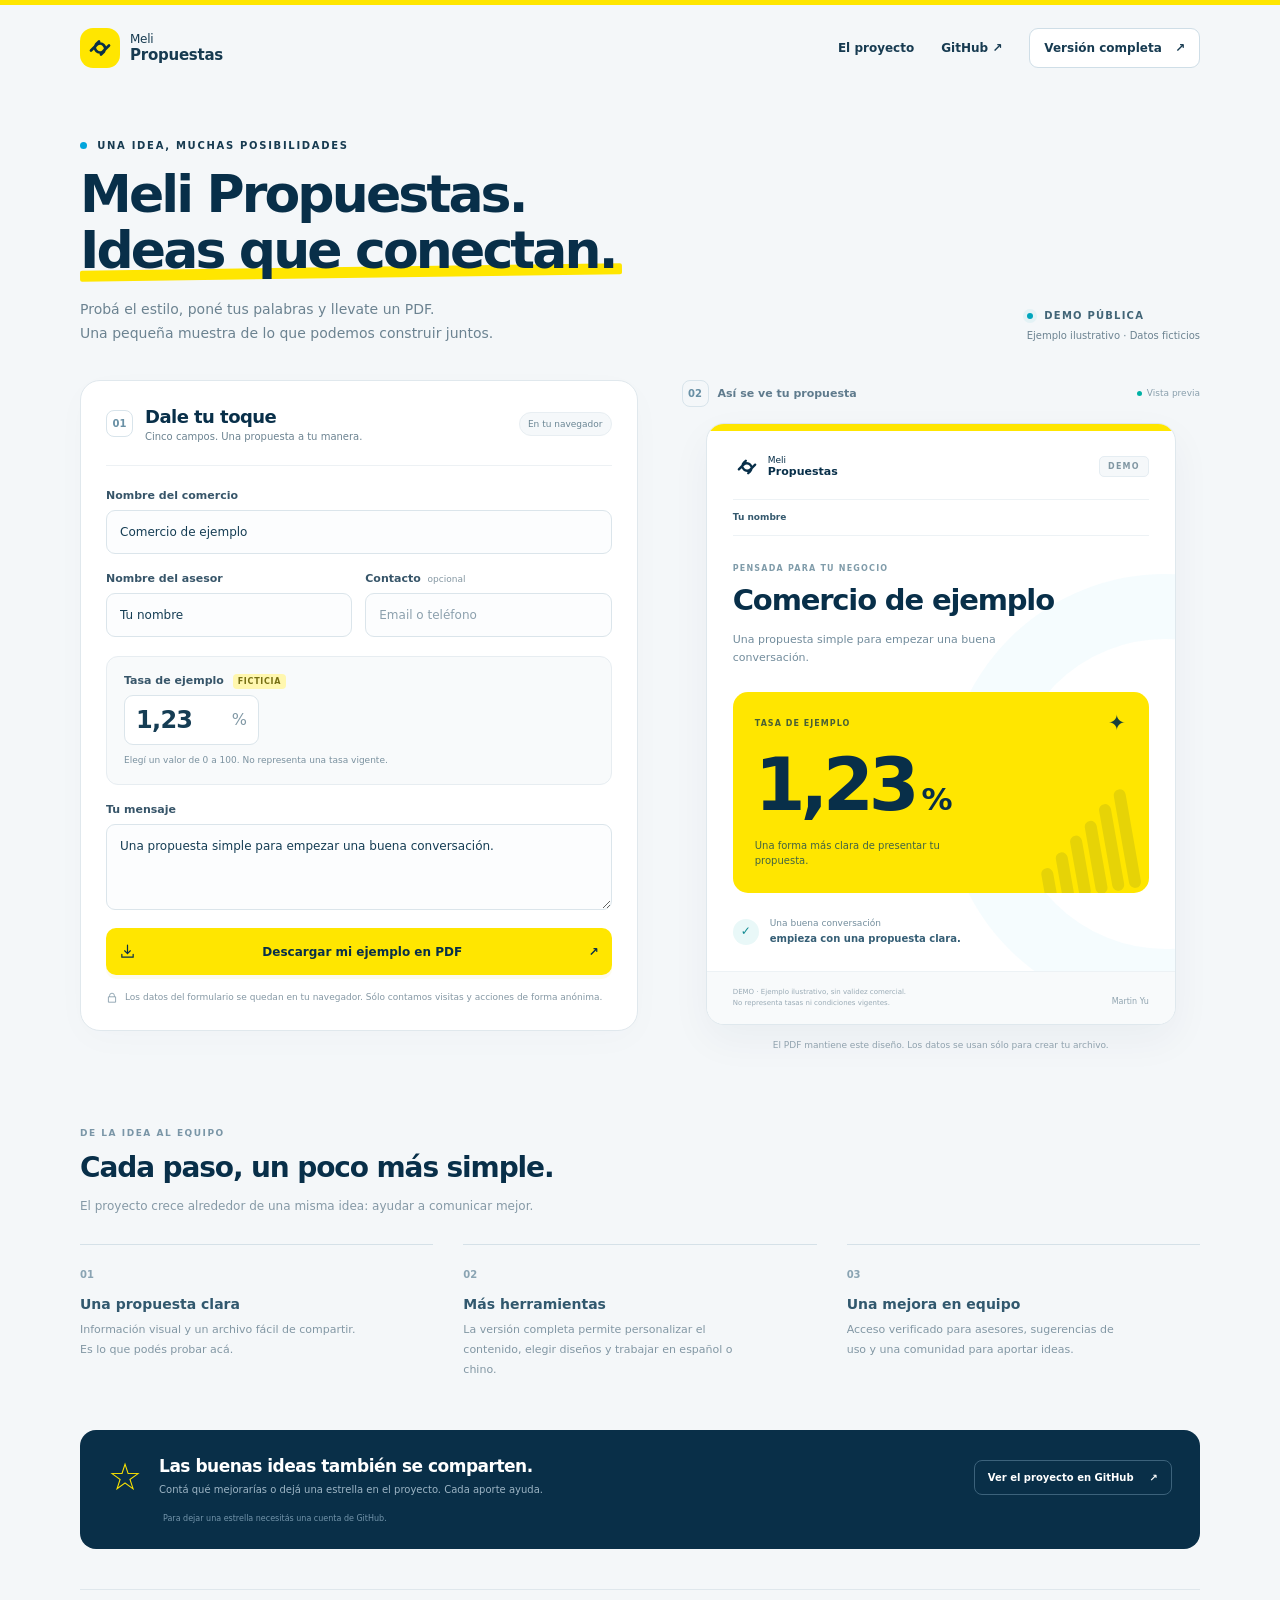
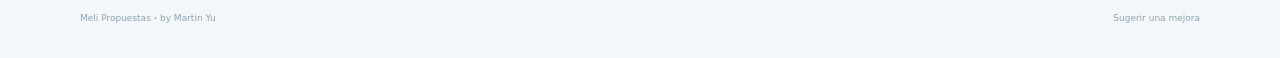
==== demo/index.html @ 16d80144 "Publicar demo independiente con PDF y condiciones ilustrativas" ====
<!doctype html>
<html lang="es-AR">
<head>
  <meta charset="utf-8">
  <meta name="viewport" content="width=device-width, initial-scale=1">
  <meta name="theme-color" content="#ffe600">
  <meta name="description" content="Probá una propuesta visual con datos ficticios y descargá tu ejemplo en PDF. Meli Propuestas, by Martin Yu.">
  <title>Meli Propuestas · Probá tu próxima propuesta</title>
  <link rel="stylesheet" href="./demo.css">
  <script src="./pdf.js" defer></script>
  <script src="./demo.js" defer></script>
</head>
<body>
  <a class="skip-link" href="#generador">Ir al generador</a>
  <header class="site-header">
    <a class="brand" href="#inicio" aria-label="Meli Propuestas, inicio">
      <svg viewBox="0 0 40 40" aria-hidden="true"><rect width="40" height="40" rx="13" fill="#ffe600"/><path d="M11 22.5l6-6a5 5 0 017 7l-3 3m8-9l-6 6a5 5 0 01-7-7l3-3" fill="none" stroke="#092f46" stroke-width="2.7" stroke-linecap="round"/></svg>
      <span>Meli<br><strong>Propuestas</strong></span>
    </a>
    <nav aria-label="Navegación principal"><a href="#recorrido">El proyecto</a><a href="https://github.com/hightechbusiness/meli-propuestas-by-martin-yu" target="_blank" rel="noopener noreferrer">GitHub <span aria-hidden="true">↗</span></a><a class="nav-cta extended-link" href="https://propuestas-que-conectan.pages.dev/solicitar-acceso/">Versión completa <span aria-hidden="true">↗</span></a></nav>
  </header>

  <main id="inicio">
    <section class="hero" aria-labelledby="hero-title">
      <div><p class="eyebrow"><span></span> UNA IDEA, MUCHAS POSIBILIDADES</p><h1 id="hero-title">Meli Propuestas.<br><span>Ideas que conectan.</span></h1><p class="hero-copy">Probá el estilo, poné tus palabras y llevate un PDF.<br class="desktop-break"> Una pequeña muestra de lo que podemos construir juntos.</p></div>
      <div class="demo-label"><span class="status-dot"></span> DEMO PÚBLICA <small>Ejemplo ilustrativo · Datos ficticios</small></div>
    </section>

    <section id="generador" class="workspace" aria-label="Crear un ejemplo de propuesta">
      <div class="editor panel">
        <div class="panel-heading"><span class="step">01</span><div><h2>Dale tu toque</h2><p>Cinco campos. Una propuesta a tu manera.</p></div><span class="local-pill">En tu navegador</span></div>
        <form id="demoForm" novalidate>
          <div class="field"><label for="business">Nombre del comercio</label><input id="business" name="business" maxlength="60" value="Comercio de ejemplo" autocomplete="off" required><span id="businessError" class="field-error"></span></div>
          <div class="field-pair"><div class="field"><label for="adviser">Nombre del asesor</label><input id="adviser" name="adviser" maxlength="48" value="Tu nombre" autocomplete="off" required><span id="adviserError" class="field-error"></span></div><div class="field"><label for="contact">Contacto <span class="optional">opcional</span></label><input id="contact" name="contact" maxlength="80" placeholder="Email o teléfono" autocomplete="off"><span id="contactError" class="field-error"></span></div></div>
          <div class="field rate-field"><label for="rate">Tasa de ejemplo <span class="example-tag">FICTICIA</span></label><div class="rate-input"><input id="rate" name="rate" value="1,23" inputmode="decimal" maxlength="6" aria-describedby="rateHelp" required><span aria-hidden="true">%</span></div><small id="rateHelp">Elegí un valor de 0 a 100. No representa una tasa vigente.</small><span id="rateError" class="field-error"></span></div>
          <div class="field"><label for="benefit">Tu mensaje</label><textarea id="benefit" name="benefit" rows="3" maxlength="110" required>Una propuesta simple para empezar una buena conversación.</textarea><span id="benefitError" class="field-error"></span></div>
          <button id="downloadButton" class="primary-button" type="submit"><svg viewBox="0 0 24 24" aria-hidden="true"><path d="M12 3v12m-4-4l4 4 4-4M4 16v4h16v-4"/></svg><span>Descargar mi ejemplo en PDF</span><span aria-hidden="true">↗</span></button>
          <p id="formStatus" class="form-status" role="status" aria-live="polite"></p>
          <p class="privacy-note"><svg viewBox="0 0 20 20" aria-hidden="true"><path d="M6 8V6a4 4 0 018 0v2M4 8h12v9H4z"/></svg>Los datos del formulario se quedan en tu navegador. Sólo contamos visitas y acciones de forma anónima.</p>
        </form>
      </div>

      <div class="preview-area">
        <div class="preview-heading"><span><span class="step">02</span> Así se ve tu propuesta</span><span class="live-label"><i></i> Vista previa</span></div>
        <article id="proposalPreview" class="proposal" aria-label="Vista previa del ejemplo">
          <div class="proposal-header"><div class="proposal-brand"><svg viewBox="0 0 24 24" aria-hidden="true"><path d="M5 14l4-4a4 4 0 015.7 5.7L13 17.4M19 10l-4 4a4 4 0 01-5.7-5.7L11 6.6"/></svg><span>Meli<br><strong>Propuestas</strong></span></div><span class="proposal-demo">DEMO</span></div>
          <div class="adviser-line"><strong id="previewAdviser">Tu nombre</strong><span id="previewContact"></span></div>
          <div class="proposal-content"><p class="proposal-eyebrow">PENSADA PARA TU NEGOCIO</p><h2 id="previewBusiness">Comercio de ejemplo</h2><p id="previewBenefit" class="proposal-message">Una propuesta simple para empezar una buena conversación.</p>
            <div class="rate-card"><div class="rate-card-top"><span>TASA DE EJEMPLO</span><span class="rate-spark" aria-hidden="true">✦</span></div><div id="previewRate" class="proposal-rate">1,23<span>%</span></div><p>Una forma más clara de presentar tu propuesta.</p><div class="rate-decoration" aria-hidden="true"><i></i><i></i><i></i><i></i><i></i><i></i></div></div>
            <div class="proposal-bottom"><span class="small-check" aria-hidden="true">✓</span><span>Una buena conversación<br><strong>empieza con una propuesta clara.</strong></span></div>
          </div>
          <footer class="proposal-footer"><p>DEMO · Ejemplo ilustrativo, sin validez comercial.<br>No representa tasas ni condiciones vigentes.</p><span>Martin Yu</span></footer>
        </article>
        <p class="preview-caption">El PDF mantiene este diseño. Los datos se usan sólo para crear tu archivo.</p>
      </div>
    </section>

    <section id="downloadSuccess" class="success-panel" aria-labelledby="successTitle" hidden>
      <span class="success-icon" aria-hidden="true">✓</span><div><p class="eyebrow">TU EJEMPLO ESTÁ LISTO</p><h2 id="successTitle">Esto es sólo el comienzo.</h2><p>La versión completa suma más herramientas para el equipo, diseños e idiomas.</p></div><a class="secondary-button extended-link" href="https://propuestas-que-conectan.pages.dev/solicitar-acceso/">Conocé la versión completa <span aria-hidden="true">↗</span></a>
    </section>

    <section id="recorrido" class="journey" aria-labelledby="journeyTitle"><div class="journey-heading"><p class="eyebrow">DE LA IDEA AL EQUIPO</p><h2 id="journeyTitle">Cada paso, un poco más simple.</h2><p>El proyecto crece alrededor de una misma idea: ayudar a comunicar mejor.</p></div><ol><li><span class="journey-number">01</span><h3>Una propuesta clara</h3><p>Información visual y un archivo fácil de compartir. Es lo que podés probar acá.</p></li><li><span class="journey-number">02</span><h3>Más herramientas</h3><p>La versión completa permite personalizar el contenido, elegir diseños y trabajar en español o chino.</p></li><li><span class="journey-number">03</span><h3>Una mejora en equipo</h3><p>Acceso verificado para asesores, sugerencias de uso y una comunidad para aportar ideas.</p></li></ol></section>
    <section class="community-banner"><div><span class="community-star" aria-hidden="true">☆</span><div><h2>Las buenas ideas también se comparten.</h2><p>Contá qué mejorarías o dejá una estrella en el proyecto. Cada aporte ayuda.</p></div></div><a href="https://github.com/hightechbusiness/meli-propuestas-by-martin-yu" target="_blank" rel="noopener noreferrer">Ver el proyecto en GitHub <span aria-hidden="true">↗</span></a><small>Para dejar una estrella necesitás una cuenta de GitHub.</small></section>
  </main>

  <footer class="site-footer"><span>Meli Propuestas <b>·</b> by Martin Yu</span><a href="mailto:ext_maryu@mercadolibre.com?subject=Sugiero%20una%20mejora%20-%20Demo%20de%20propuestas">Sugerir una mejora</a><span id="localCount" hidden></span></footer>
  <noscript><p class="noscript">Activá JavaScript para editar la propuesta y generar el PDF en tu navegador.</p></noscript>
</body>
</html>
---- demo/demo.css ----
:root{--navy:#082f49;--ink:#173b51;--muted:#6c8391;--yellow:#ffe600;--line:#e0e8ed;--paper:#f4f7f9;--cyan:#00a5dc;--white:#fff;font-family:Inter,ui-sans-serif,system-ui,-apple-system,BlinkMacSystemFont,"Segoe UI",sans-serif;color:var(--ink);font-synthesis:none;scroll-behavior:smooth}*{box-sizing:border-box}body{margin:0;background:var(--paper);border-top:5px solid var(--yellow)}button,input,textarea{font:inherit}a{color:inherit}button,a,input,textarea{-webkit-tap-highlight-color:transparent}a:focus-visible,button:focus-visible{outline:3px solid #009ee3;outline-offset:5px}input:focus-visible,textarea:focus-visible{outline:3px solid #009ee32b;border-color:#009ee3}svg{display:block}button{cursor:pointer}[hidden]{display:none!important}.skip-link{position:absolute;left:20px;top:-100px;background:var(--navy);color:#fff;padding:12px;z-index:10}.skip-link:focus{top:12px}.site-header{max-width:1192px;margin:auto;padding:23px 36px;display:flex;justify-content:space-between;align-items:center;gap:24px}.brand{display:flex;align-items:center;gap:10px;text-decoration:none;font-size:12px;line-height:1.2;letter-spacing:-.02em}.brand svg{width:40px;height:40px}.brand strong{font-size:15px;font-weight:800}.site-header nav{display:flex;gap:27px;align-items:center;font-size:12px;font-weight:650}.site-header nav a{text-decoration:none}.site-header nav a:hover{color:#007fae}.nav-cta{border:1px solid #cfdee7;border-radius:9px;padding:12px 14px;background:#fff}.nav-cta span{margin-left:9px}main{max-width:1120px;margin:auto}.hero{display:flex;align-items:flex-end;justify-content:space-between;gap:28px;padding:49px 0 34px}.eyebrow{font-size:10px;font-weight:800;letter-spacing:.17em;margin:0 0 15px}.eyebrow>span{display:inline-block;width:7px;height:7px;background:var(--cyan);border-radius:50%;margin-right:5px}.hero h1{font-size:clamp(35px,4.2vw,52px);line-height:1.08;letter-spacing:-.055em;font-weight:850;margin:0;color:var(--navy)}.hero h1>span{position:relative;display:inline-block;z-index:0}.hero h1>span::after{content:"";height:11px;border-radius:2px;background:var(--yellow);position:absolute;left:0;right:-6px;bottom:0;z-index:-1;transform:rotate(-.8deg)}.hero-copy{margin:20px 0 0;color:var(--muted);font-size:14px;line-height:1.7}.demo-label{padding-bottom:5px;white-space:nowrap;font-size:10px;font-weight:800;letter-spacing:.12em;color:#426577}.demo-label small{display:block;font-size:10px;font-weight:450;letter-spacing:0;margin-top:9px;color:var(--muted)}.status-dot{display:inline-block;width:6px;height:6px;border-radius:50%;background:#00a5bd;box-shadow:0 0 0 4px #00a5bd12;margin-right:7px}.workspace{display:grid;grid-template-columns:minmax(0,1fr) minmax(0,.93fr);gap:44px;align-items:start;scroll-margin-top:25px}.panel{background:#fff;border:1px solid var(--line);border-radius:20px;box-shadow:0 9px 35px #07344d05}.editor{padding:25px}.panel-heading{display:flex;align-items:center;gap:12px;padding-bottom:23px;margin-bottom:23px;border-bottom:1px solid #edf1f4}.step{display:inline-grid;place-items:center;width:27px;height:27px;border:1px solid #d8e4eb;border-radius:8px;font-size:10px;font-weight:750;color:#6990a5;flex-shrink:0}.panel-heading h2{font-size:18px;letter-spacing:-.03em;margin:0;color:var(--navy)}.panel-heading p{font-size:10px;color:var(--muted);margin:4px 0 0}.local-pill{margin-left:auto;font-size:9px;white-space:nowrap;color:#6b8694;background:#f5f8fa;border:1px solid #e8eef2;border-radius:20px;padding:6px 8px}.field{margin-bottom:18px;min-width:0}.field label{display:block;font-size:11px;font-weight:700;color:#375569;margin-bottom:8px}.field input,.field textarea{display:block;width:100%;border:1px solid #dbe5eb;border-radius:9px;background:#fcfdfe;color:#153d54;padding:12px 13px;font-size:12px;line-height:1.5;transition:border-color .15s,outline .15s}.field textarea{resize:vertical;min-height:86px;max-height:170px}.field input::placeholder{color:#8ca0ad}.field-pair{display:grid;grid-template-columns:1fr 1fr;gap:13px}.optional{font-size:9px;font-weight:400;color:#8497a2;margin-left:3px}.rate-field{padding:17px;background:#f8fafb;border:1px solid #e7edf1;border-radius:12px;margin-top:1px}.example-tag{font-size:8px;letter-spacing:.09em;font-weight:700;margin-left:5px;border-radius:4px;background:#fff7af;color:#777015;padding:3px 5px}.rate-input{display:flex;align-items:center;width:135px;position:relative}.rate-input input{font-size:24px;font-weight:700;letter-spacing:-.03em;padding:6px 34px 6px 11px;background:#fff}.rate-input>span{position:absolute;right:12px;color:#8098a5;font-size:16px;pointer-events:none}.field>small{display:block;margin-top:8px;font-size:9px;line-height:1.6;color:#7a919f}.field-error{display:block;min-height:0;margin-top:5px;font-size:10px;color:#b44335}.field-error:empty{display:none}.field [aria-invalid="true"]{border-color:#d27165;background:#fffafa}.primary-button{width:100%;display:flex;align-items:center;justify-content:center;gap:10px;border:0;border-radius:10px;padding:15px 13px;background:var(--yellow);color:var(--navy);font-size:12px;font-weight:800;box-shadow:0 4px 0 #dbca0012;transition:transform .18s,box-shadow .18s}.primary-button:hover{transform:translateY(-1px);box-shadow:0 5px 18px #e4cc0030}.primary-button svg{width:17px;height:17px;fill:none;stroke:currentColor;stroke-width:1.7;stroke-linecap:round;stroke-linejoin:round}.primary-button>span:last-child{margin-left:auto}.primary-button>svg{margin-right:auto}.primary-button:disabled{opacity:.65;cursor:progress;transform:none}.form-status{font-size:11px;line-height:1.5;color:#51788a;margin:11px 0 0}.form-status:empty{display:none}.form-status[data-error="true"]{color:#b44335}.privacy-note{display:flex;align-items:flex-start;gap:7px;font-size:9px;line-height:1.65;color:#8598a4;margin:15px 0 0}.privacy-note svg{width:12px;height:12px;flex-shrink:0;margin-top:2px;fill:none;stroke:#7993a3;stroke-width:1.3;stroke-linejoin:round}.preview-heading{display:flex;justify-content:space-between;align-items:center;gap:10px;font-size:11px;font-weight:650;color:#5f7b8d;margin:0 0 16px}.preview-heading>span:first-child{display:flex;align-items:center;gap:9px}.live-label{display:flex;align-items:center;gap:5px;font-size:9px;color:#8aa0ad;font-weight:450}.live-label i{width:5px;height:5px;border-radius:50%;background:#00b1a5}.proposal{position:relative;overflow:hidden;background:#fff;border:1px solid #dfe8ed;border-radius:18px;box-shadow:0 15px 40px #00314d0c;max-width:470px;margin:auto;isolation:isolate}.proposal::before{content:"";position:absolute;width:310px;height:310px;border-radius:50%;border:65px solid #d7f2fb40;right:-210px;top:150px;z-index:-1}.proposal-header{display:flex;justify-content:space-between;align-items:center;padding:22px 26px 18px;border-top:7px solid var(--yellow)}.proposal-brand{display:flex;gap:7px;align-items:center;font-size:9px;line-height:1.15;color:var(--navy)}.proposal-brand strong{font-size:11px;font-weight:800}.proposal-brand svg{width:28px;height:28px;fill:none;stroke:var(--navy);stroke-width:2;stroke-linecap:round}.proposal-demo{padding:5px 8px;background:#f5f8fa;border:1px solid #e5edf2;border-radius:5px;letter-spacing:.15em;font-size:8px;color:#8197a3;font-weight:700}.adviser-line{display:flex;gap:7px;justify-content:space-between;align-items:flex-start;flex-wrap:wrap;margin:0 26px;padding:11px 0;border-top:1px solid #edf2f5;border-bottom:1px solid #edf2f5;font-size:9px;line-height:1.45;color:#668293;overflow-wrap:anywhere}.adviser-line strong{color:#35596e;font-weight:650}.adviser-line span{max-width:65%;text-align:right}.proposal-content{padding:28px 26px 23px}.proposal-eyebrow{font-size:8px;font-weight:800;letter-spacing:.15em;color:#809caa;margin:0 0 11px}.proposal-content>h2{font-size:29px;line-height:1.16;font-weight:800;letter-spacing:-.04em;overflow-wrap:anywhere;margin:0;color:var(--navy)}.proposal-message{font-size:11px;line-height:1.65;color:#728c9c;max-width:300px;margin:13px 0 25px;overflow-wrap:anywhere;min-height:35px}.rate-card{position:relative;isolation:isolate;overflow:hidden;background:var(--yellow);border-radius:15px;padding:21px 22px 25px}.rate-card-top{display:flex;align-items:center;justify-content:space-between;font-size:8px;font-weight:800;letter-spacing:.13em;color:#496035}.rate-spark{font-size:21px;line-height:1;color:#173f3b}.proposal-rate{font-size:73px;line-height:1.2;font-weight:850;letter-spacing:-.07em;color:var(--navy);margin-top:7px;white-space:nowrap}.proposal-rate span{font-size:31px;letter-spacing:-.04em;margin-left:7px;font-weight:650}.rate-card>p{font-size:10px;line-height:1.5;color:#426443;max-width:210px;margin:10px 0 0}.rate-decoration{position:absolute;display:flex;gap:5px;align-items:flex-end;right:15px;bottom:-3px;height:100px;transform:rotate(-10deg);z-index:-1;opacity:.12}.rate-decoration i{display:block;width:12px;background:#334f39;border-radius:9px;height:35px}.rate-decoration i:nth-child(2){height:48px}.rate-decoration i:nth-child(3){height:62px}.rate-decoration i:nth-child(4){height:74px}.rate-decoration i:nth-child(5){height:88px}.rate-decoration i:nth-child(6){height:100px}.proposal-bottom{display:flex;align-items:center;gap:11px;font-size:9px;line-height:1.65;color:#748e9d;margin-top:23px}.proposal-bottom strong{font-size:10px;color:#355e75;font-weight:600}.small-check{display:grid;place-items:center;width:26px;height:26px;border-radius:50%;background:#e9f8f8;color:#138b92;font-weight:700;font-size:12px;flex-shrink:0}.proposal-footer{display:flex;gap:16px;align-items:flex-end;justify-content:space-between;background:#f8fafb;border-top:1px solid #edf2f5;padding:15px 26px;color:#9aabb6;font-size:7px;line-height:1.6}.proposal-footer p{margin:0}.proposal-footer>span{white-space:nowrap;font-size:8px;color:#8fa3af}.preview-caption{font-size:9px;line-height:1.6;text-align:center;color:#93a5b0;margin:13px 0 0}.success-panel{display:flex;align-items:center;gap:18px;margin-top:32px;border:1px solid #d6e9e4;border-radius:17px;padding:24px;background:#f6fffb}.success-icon{display:grid;place-items:center;width:39px;height:39px;background:#dff5e9;color:#249b67;border-radius:50%;font-size:20px;flex-shrink:0}.success-panel .eyebrow{font-size:8px;letter-spacing:.12em;margin-bottom:5px;color:#438773}.success-panel h2{font-size:19px;letter-spacing:-.03em;margin:0;color:var(--navy)}.success-panel p:last-child{font-size:11px;line-height:1.6;color:#658679;margin:6px 0 0}.secondary-button{display:flex;align-items:center;justify-content:space-between;gap:22px;padding:13px 15px;background:#fff;border:1px solid #bddbd1;border-radius:8px;text-decoration:none;white-space:nowrap;font-size:10px;font-weight:700;margin-left:auto}.secondary-button:hover{background:#eefaf4}.journey{padding:75px 0 51px;scroll-margin-top:20px}.journey-heading .eyebrow{color:#7a96a7;font-size:9px;margin-bottom:13px}.journey-heading h2{font-size:28px;letter-spacing:-.04em;color:var(--navy);margin:0}.journey-heading>p:last-child{font-size:12px;line-height:1.7;color:#8599a6;margin:12px 0 0}.journey ol{display:grid;grid-template-columns:repeat(3,minmax(0,1fr));gap:30px;list-style:none;padding:28px 0 0;margin:0}.journey li{border-top:1px solid #d5e1e8;padding-top:18px}.journey-number{display:inline-block;color:#8aa4b3;font-size:10px;font-weight:750}.journey h3{margin:14px 0 8px;font-size:14px;color:#31586e}.journey li p{font-size:11px;line-height:1.8;color:#8297a4;margin:0;max-width:280px}.community-banner{display:flex;align-items:center;flex-wrap:wrap;gap:16px;padding:26px 28px;background:#092f48;border-radius:16px;color:#fff;margin-bottom:40px}.community-banner>div{display:flex;align-items:center;gap:17px}.community-star{font-size:38px;color:var(--yellow);line-height:1}.community-banner h2{font-size:17px;letter-spacing:-.03em;margin:0}.community-banner p{font-size:10px;line-height:1.6;color:#9cb4c4;margin:6px 0 0}.community-banner>a{margin-left:auto;display:flex;gap:16px;align-items:center;border:1px solid #3c627b;border-radius:8px;padding:11px 13px;font-size:10px;font-weight:650;text-decoration:none;white-space:nowrap}.community-banner>a:hover{border-color:var(--yellow);color:var(--yellow)}.community-banner>small{display:block;flex-basis:100%;font-size:8px;color:#7394aa;margin-left:55px}.site-footer{max-width:1120px;display:flex;gap:15px;align-items:center;flex-wrap:wrap;padding:23px 0 35px;margin:auto;border-top:1px solid #dfe7ec;color:#8da2af;font-size:9px}.site-footer>b{color:#c5cfd5}.site-footer>a{margin-left:auto;text-decoration:none}.site-footer>a:hover{color:#007fae}.site-footer #localCount{flex-basis:100%;color:#9eafb9;font-size:8px}.noscript{padding:20px;background:#fff4c7;text-align:center;font-size:13px}@media(min-width:1000px){.hero,.workspace,.journey,.community-banner,.success-panel{animation:arrive .6s both}.workspace{animation-delay:.07s}}@keyframes arrive{from{opacity:0;transform:translateY(8px)}to{opacity:1;transform:none}}@media(max-width:1192px){main,.site-footer{margin-left:36px;margin-right:36px}.workspace{gap:30px}.demo-label{font-size:9px}.success-panel{flex-wrap:wrap}.success-panel>.secondary-button{margin-left:57px}.community-banner>div{max-width:65%}}@media(max-width:780px){.site-header{padding:20px 24px}.site-header nav{gap:15px;font-size:11px}.site-header nav>a:first-child{display:none}main,.site-footer{margin-left:24px;margin-right:24px}.hero{align-items:flex-start;padding-top:34px;flex-direction:column;gap:22px}.hero h1{font-size:44px}.hero-copy{font-size:13px}.demo-label{display:flex;align-items:center;gap:4px;flex-wrap:wrap}.demo-label small{margin:0 0 0 12px}.workspace{grid-template-columns:1fr;gap:27px}.editor{padding:23px}.preview-area{max-width:490px;width:100%;margin:auto}.preview-heading{margin-top:0}.proposal{max-width:470px}.journey{padding:53px 0 35px}.journey ol{gap:20px}.journey-heading h2{font-size:25px}.community-banner{padding:23px;gap:20px}.community-banner>div{max-width:none}.community-banner>a{margin-left:55px}.community-banner>small{margin-top:-7px}.success-panel{padding:21px}.site-footer{font-size:8px}}@media(max-width:480px){.site-header{padding:17px 18px}.brand{font-size:10px;gap:7px}.brand strong{font-size:12px}.brand svg{width:33px;height:33px}.site-header nav{gap:12px}.site-header nav>a:nth-child(2){display:none}.nav-cta{padding:10px;font-size:10px}.nav-cta span{margin-left:3px}main,.site-footer{margin-left:18px;margin-right:18px}.hero{padding-top:28px;padding-bottom:26px}.hero h1{font-size:35px}.hero-copy{font-size:12px;margin-top:17px;max-width:290px}.desktop-break{display:none}.demo-label{font-size:8px;letter-spacing:.08em}.demo-label small{font-size:8px;margin-left:7px}.editor{padding:20px 17px;border-radius:16px}.panel-heading{gap:9px;padding-bottom:18px;margin-bottom:20px}.panel-heading h2{font-size:17px}.panel-heading p{font-size:9px}.local-pill{font-size:8px;padding:5px 6px}.field-pair{grid-template-columns:1fr;gap:0}.field{margin-bottom:16px}.field input,.field textarea{font-size:16px;padding:10px 11px}.field textarea{font-size:13px}.rate-input input{font-size:25px}.rate-field{padding:14px}.primary-button{font-size:11px;gap:7px;padding:15px 11px}.proposal-header{padding:19px 22px 16px}.adviser-line{margin:0 22px}.proposal-content{padding:24px 22px 20px}.proposal-content>h2{font-size:27px}.proposal-rate{font-size:clamp(46px,15vw,67px)}.proposal-rate span{font-size:.42em}.rate-card{padding:19px 19px 22px}.proposal-footer{padding:13px 22px}.journey-heading h2{font-size:24px}.journey ol{grid-template-columns:1fr;padding-top:22px;gap:22px}.journey li{display:grid;grid-template-columns:26px 1fr;column-gap:9px;padding-top:16px}.journey-number{grid-row:span 2;margin-top:2px}.journey h3{margin:0 0 7px;font-size:13px}.journey li p{max-width:none}.community-banner{padding:22px 19px;border-radius:14px}.community-banner h2{font-size:16px;line-height:1.3}.community-banner p{font-size:10px}.community-banner>div{gap:13px}.community-star{font-size:33px}.community-banner>a,.community-banner>small{margin-left:46px}.community-banner>a{font-size:9px;gap:12px}.success-panel{gap:13px;padding:19px 16px}.success-panel>div{flex:1}.success-panel h2{font-size:17px}.success-panel>.secondary-button{margin-left:52px;font-size:10px;white-space:normal}.success-icon{width:36px;height:36px}.site-footer{line-height:1.7;gap:9px}.site-footer>a{font-size:9px}.site-footer>span:first-child{max-width:200px}}@media(prefers-reduced-motion:reduce){:root{scroll-behavior:auto}*,*::before,*::after{animation:none!important;transition:none!important}}
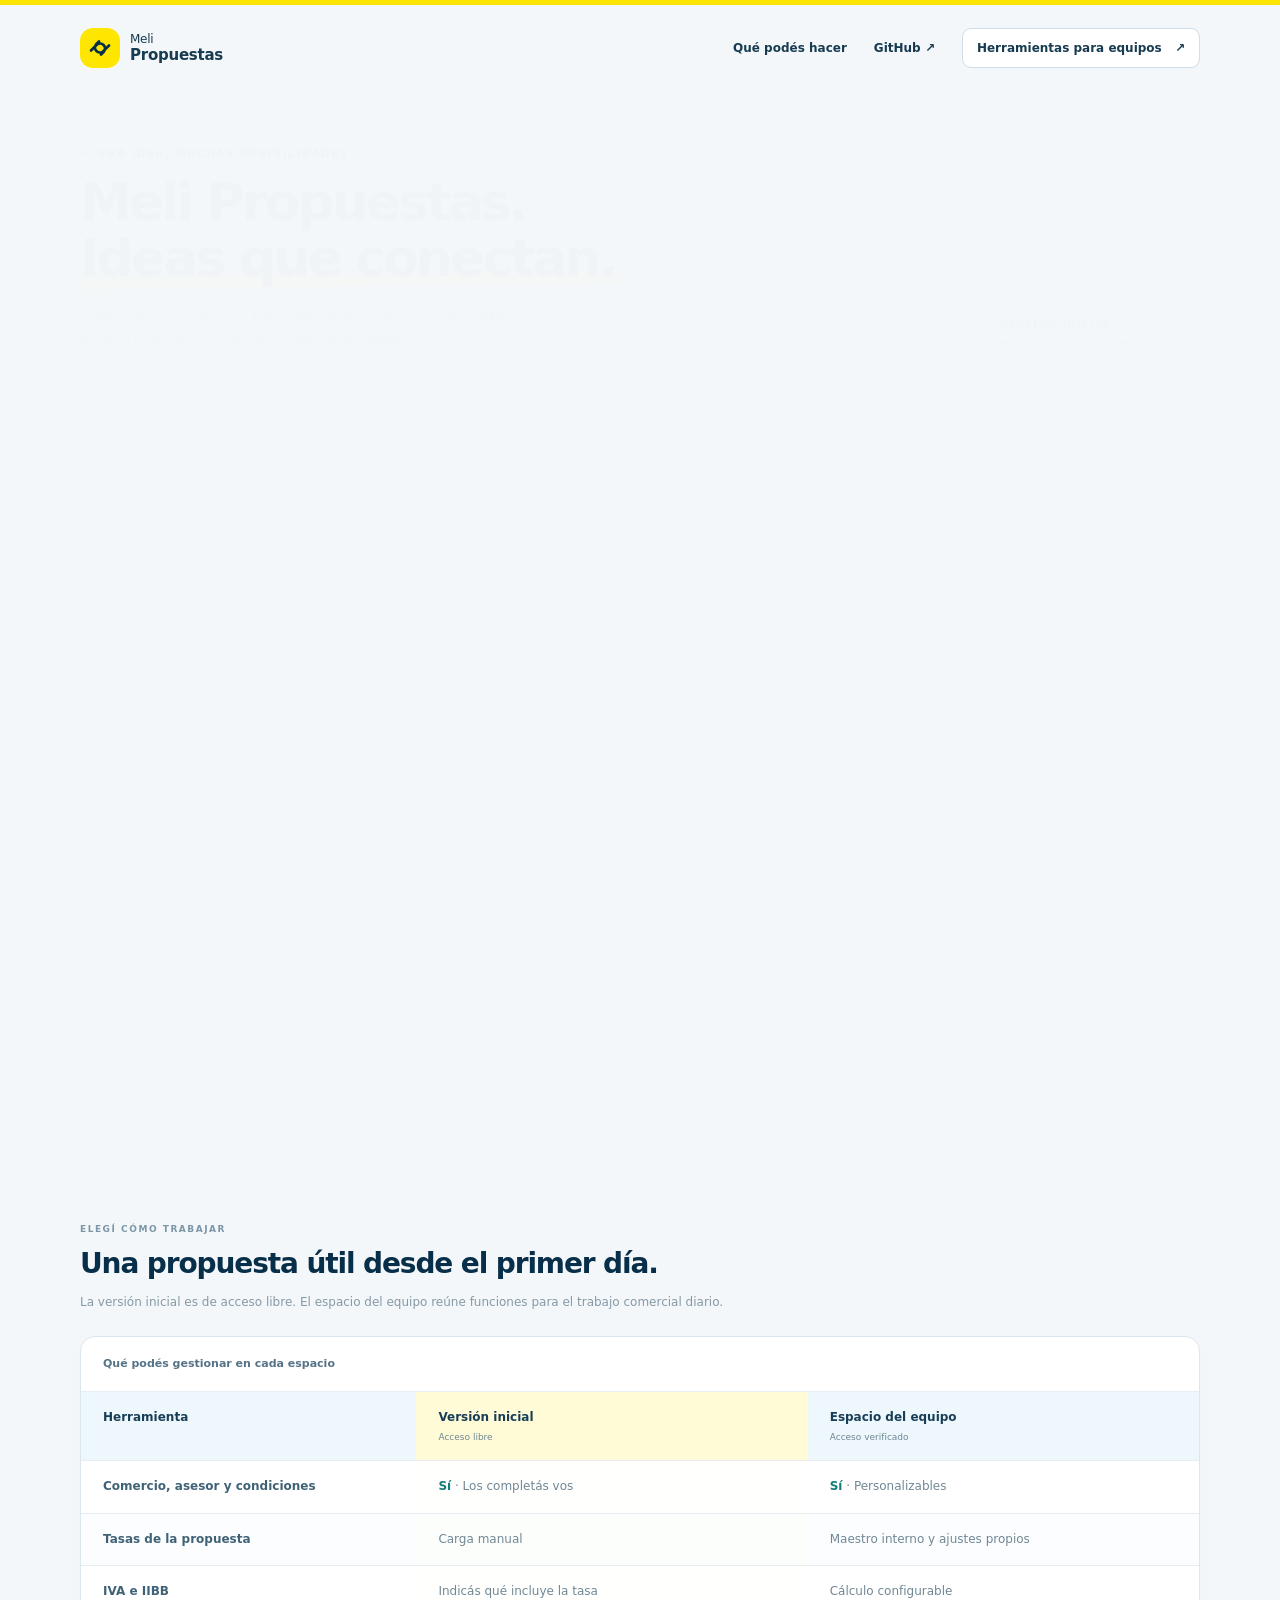
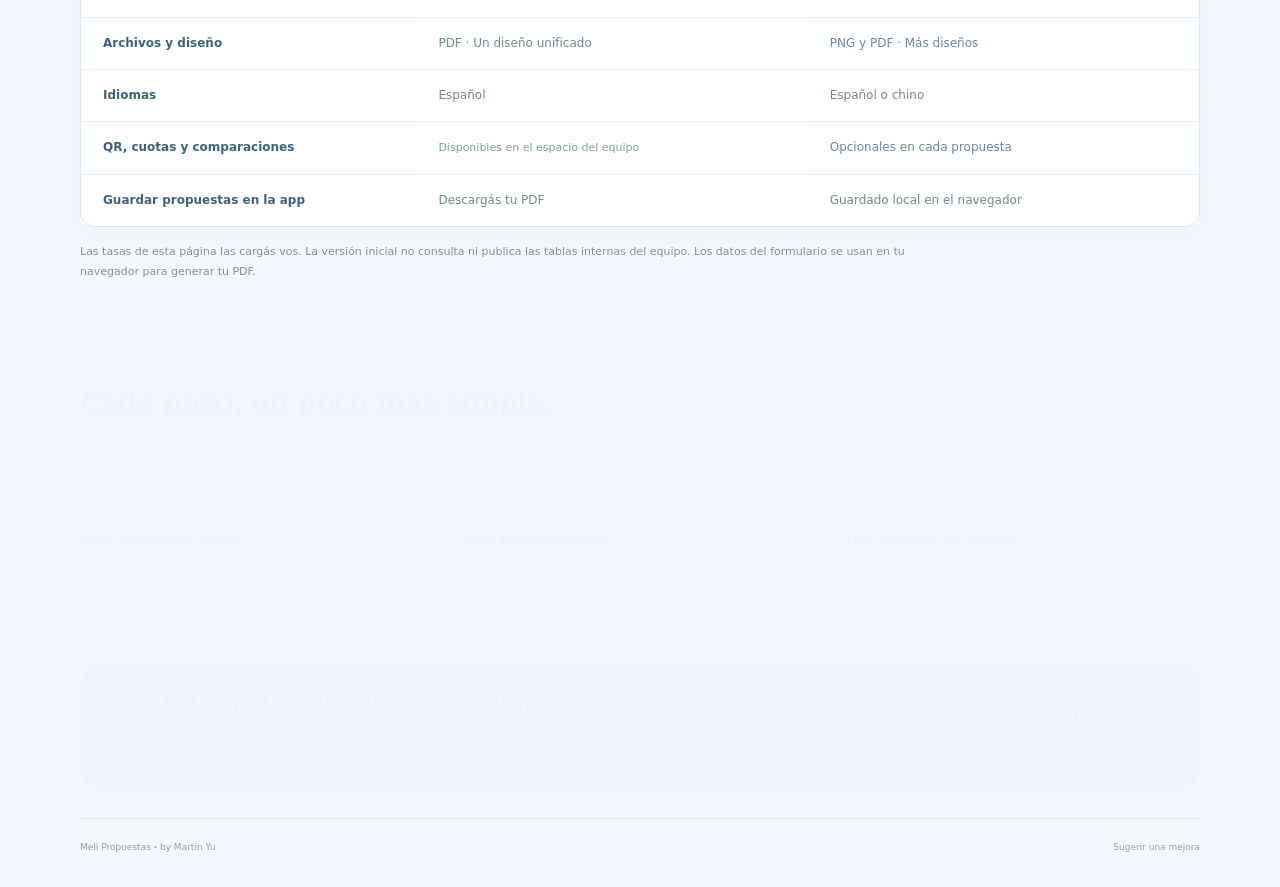
==== commit b5f9a87d: "Conservar el enlace anterior hacia la versión inicial" ====
--- a/demo/index.html
+++ b/demo/index.html
@@ -1,69 +1,2 @@
-<!doctype html>
-<html lang="es-AR">
-<head>
-  <meta charset="utf-8">
-  <meta name="viewport" content="width=device-width, initial-scale=1">
-  <meta name="theme-color" content="#ffe600">
-  <meta name="description" content="Probá una propuesta visual con datos ficticios y descargá tu ejemplo en PDF. Meli Propuestas, by Martin Yu.">
-  <title>Meli Propuestas · Probá tu próxima propuesta</title>
-  <link rel="stylesheet" href="./demo.css">
-  <script src="./pdf.js" defer></script>
-  <script src="./demo.js" defer></script>
-</head>
-<body>
-  <a class="skip-link" href="#generador">Ir al generador</a>
-  <header class="site-header">
-    <a class="brand" href="#inicio" aria-label="Meli Propuestas, inicio">
-      <svg viewBox="0 0 40 40" aria-hidden="true"><rect width="40" height="40" rx="13" fill="#ffe600"/><path d="M11 22.5l6-6a5 5 0 017 7l-3 3m8-9l-6 6a5 5 0 01-7-7l3-3" fill="none" stroke="#092f46" stroke-width="2.7" stroke-linecap="round"/></svg>
-      <span>Meli<br><strong>Propuestas</strong></span>
-    </a>
-    <nav aria-label="Navegación principal"><a href="#recorrido">El proyecto</a><a href="https://github.com/hightechbusiness/meli-propuestas-by-martin-yu" target="_blank" rel="noopener noreferrer">GitHub <span aria-hidden="true">↗</span></a><a class="nav-cta extended-link" href="https://propuestas-que-conectan.pages.dev/solicitar-acceso/">Versión completa <span aria-hidden="true">↗</span></a></nav>
-  </header>
-
-  <main id="inicio">
-    <section class="hero" aria-labelledby="hero-title">
-      <div><p class="eyebrow"><span></span> UNA IDEA, MUCHAS POSIBILIDADES</p><h1 id="hero-title">Meli Propuestas.<br><span>Ideas que conectan.</span></h1><p class="hero-copy">Probá el estilo, poné tus palabras y llevate un PDF.<br class="desktop-break"> Una pequeña muestra de lo que podemos construir juntos.</p></div>
-      <div class="demo-label"><span class="status-dot"></span> DEMO PÚBLICA <small>Ejemplo ilustrativo · Datos ficticios</small></div>
-    </section>
-
-    <section id="generador" class="workspace" aria-label="Crear un ejemplo de propuesta">
-      <div class="editor panel">
-        <div class="panel-heading"><span class="step">01</span><div><h2>Dale tu toque</h2><p>Cinco campos. Una propuesta a tu manera.</p></div><span class="local-pill">En tu navegador</span></div>
-        <form id="demoForm" novalidate>
-          <div class="field"><label for="business">Nombre del comercio</label><input id="business" name="business" maxlength="60" value="Comercio de ejemplo" autocomplete="off" required><span id="businessError" class="field-error"></span></div>
-          <div class="field-pair"><div class="field"><label for="adviser">Nombre del asesor</label><input id="adviser" name="adviser" maxlength="48" value="Tu nombre" autocomplete="off" required><span id="adviserError" class="field-error"></span></div><div class="field"><label for="contact">Contacto <span class="optional">opcional</span></label><input id="contact" name="contact" maxlength="80" placeholder="Email o teléfono" autocomplete="off"><span id="contactError" class="field-error"></span></div></div>
-          <div class="field rate-field"><label for="rate">Tasa de ejemplo <span class="example-tag">FICTICIA</span></label><div class="rate-input"><input id="rate" name="rate" value="1,23" inputmode="decimal" maxlength="6" aria-describedby="rateHelp" required><span aria-hidden="true">%</span></div><small id="rateHelp">Elegí un valor de 0 a 100. No representa una tasa vigente.</small><span id="rateError" class="field-error"></span></div>
-          <div class="field"><label for="benefit">Tu mensaje</label><textarea id="benefit" name="benefit" rows="3" maxlength="110" required>Una propuesta simple para empezar una buena conversación.</textarea><span id="benefitError" class="field-error"></span></div>
-          <button id="downloadButton" class="primary-button" type="submit"><svg viewBox="0 0 24 24" aria-hidden="true"><path d="M12 3v12m-4-4l4 4 4-4M4 16v4h16v-4"/></svg><span>Descargar mi ejemplo en PDF</span><span aria-hidden="true">↗</span></button>
-          <p id="formStatus" class="form-status" role="status" aria-live="polite"></p>
-          <p class="privacy-note"><svg viewBox="0 0 20 20" aria-hidden="true"><path d="M6 8V6a4 4 0 018 0v2M4 8h12v9H4z"/></svg>Los datos del formulario se quedan en tu navegador. Sólo contamos visitas y acciones de forma anónima.</p>
-        </form>
-      </div>
-
-      <div class="preview-area">
-        <div class="preview-heading"><span><span class="step">02</span> Así se ve tu propuesta</span><span class="live-label"><i></i> Vista previa</span></div>
-        <article id="proposalPreview" class="proposal" aria-label="Vista previa del ejemplo">
-          <div class="proposal-header"><div class="proposal-brand"><svg viewBox="0 0 24 24" aria-hidden="true"><path d="M5 14l4-4a4 4 0 015.7 5.7L13 17.4M19 10l-4 4a4 4 0 01-5.7-5.7L11 6.6"/></svg><span>Meli<br><strong>Propuestas</strong></span></div><span class="proposal-demo">DEMO</span></div>
-          <div class="adviser-line"><strong id="previewAdviser">Tu nombre</strong><span id="previewContact"></span></div>
-          <div class="proposal-content"><p class="proposal-eyebrow">PENSADA PARA TU NEGOCIO</p><h2 id="previewBusiness">Comercio de ejemplo</h2><p id="previewBenefit" class="proposal-message">Una propuesta simple para empezar una buena conversación.</p>
-            <div class="rate-card"><div class="rate-card-top"><span>TASA DE EJEMPLO</span><span class="rate-spark" aria-hidden="true">✦</span></div><div id="previewRate" class="proposal-rate">1,23<span>%</span></div><p>Una forma más clara de presentar tu propuesta.</p><div class="rate-decoration" aria-hidden="true"><i></i><i></i><i></i><i></i><i></i><i></i></div></div>
-            <div class="proposal-bottom"><span class="small-check" aria-hidden="true">✓</span><span>Una buena conversación<br><strong>empieza con una propuesta clara.</strong></span></div>
-          </div>
-          <footer class="proposal-footer"><p>DEMO · Ejemplo ilustrativo, sin validez comercial.<br>No representa tasas ni condiciones vigentes.</p><span>Martin Yu</span></footer>
-        </article>
-        <p class="preview-caption">El PDF mantiene este diseño. Los datos se usan sólo para crear tu archivo.</p>
-      </div>
-    </section>
-
-    <section id="downloadSuccess" class="success-panel" aria-labelledby="successTitle" hidden>
-      <span class="success-icon" aria-hidden="true">✓</span><div><p class="eyebrow">TU EJEMPLO ESTÁ LISTO</p><h2 id="successTitle">Esto es sólo el comienzo.</h2><p>La versión completa suma más herramientas para el equipo, diseños e idiomas.</p></div><a class="secondary-button extended-link" href="https://propuestas-que-conectan.pages.dev/solicitar-acceso/">Conocé la versión completa <span aria-hidden="true">↗</span></a>
-    </section>
-
-    <section id="recorrido" class="journey" aria-labelledby="journeyTitle"><div class="journey-heading"><p class="eyebrow">DE LA IDEA AL EQUIPO</p><h2 id="journeyTitle">Cada paso, un poco más simple.</h2><p>El proyecto crece alrededor de una misma idea: ayudar a comunicar mejor.</p></div><ol><li><span class="journey-number">01</span><h3>Una propuesta clara</h3><p>Información visual y un archivo fácil de compartir. Es lo que podés probar acá.</p></li><li><span class="journey-number">02</span><h3>Más herramientas</h3><p>La versión completa permite personalizar el contenido, elegir diseños y trabajar en español o chino.</p></li><li><span class="journey-number">03</span><h3>Una mejora en equipo</h3><p>Acceso verificado para asesores, sugerencias de uso y una comunidad para aportar ideas.</p></li></ol></section>
-    <section class="community-banner"><div><span class="community-star" aria-hidden="true">☆</span><div><h2>Las buenas ideas también se comparten.</h2><p>Contá qué mejorarías o dejá una estrella en el proyecto. Cada aporte ayuda.</p></div></div><a href="https://github.com/hightechbusiness/meli-propuestas-by-martin-yu" target="_blank" rel="noopener noreferrer">Ver el proyecto en GitHub <span aria-hidden="true">↗</span></a><small>Para dejar una estrella necesitás una cuenta de GitHub.</small></section>
-  </main>
-
-  <footer class="site-footer"><span>Meli Propuestas <b>·</b> by Martin Yu</span><a href="mailto:ext_maryu@mercadolibre.com?subject=Sugiero%20una%20mejora%20-%20Demo%20de%20propuestas">Sugerir una mejora</a><span id="localCount" hidden></span></footer>
-  <noscript><p class="noscript">Activá JavaScript para editar la propuesta y generar el PDF en tu navegador.</p></noscript>
-</body>
-</html>
+<!doctype html>
+<html lang="es-AR"><head><meta charset="utf-8"><meta name="viewport" content="width=device-width,initial-scale=1"><meta http-equiv="refresh" content="0;url=../inicial/"><title>Meli Propuestas · Versión inicial</title></head><body><p><a href="../inicial/">Abrir Meli Propuestas · Versión inicial</a></p></body></html>
